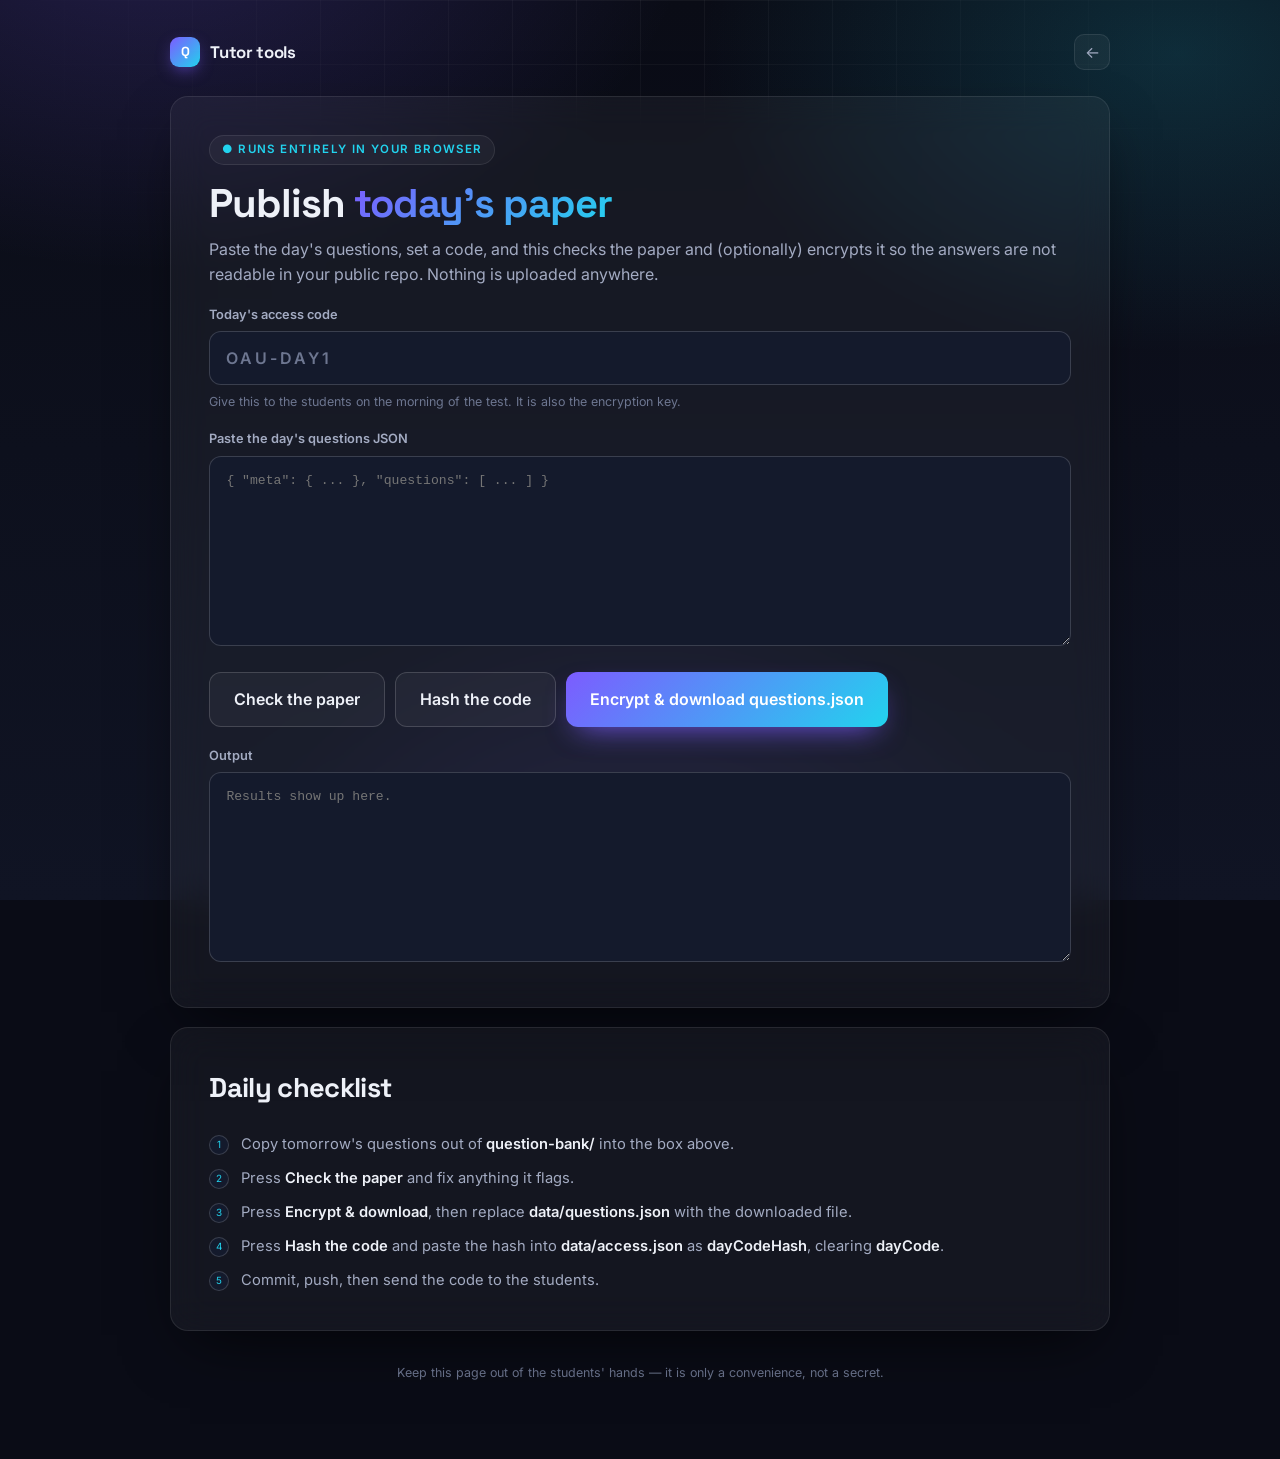
==== admin.html @ e41af0bb "QuickCBT: static daily CBT app Whitelisted-email + day-code gate, timed paper with instant per-optio" ====
<!doctype html>
<html lang="en" data-theme="dark">
<head>
<meta charset="utf-8">
<meta name="viewport" content="width=device-width, initial-scale=1">
<title>QuickCBT — Tutor tools</title>
<meta name="robots" content="noindex">
<link rel="preconnect" href="https://fonts.googleapis.com">
<link rel="preconnect" href="https://fonts.gstatic.com" crossorigin>
<link href="https://fonts.googleapis.com/css2?family=Inter:wght@400;500;600;700&family=Space+Grotesk:wght@500;600;700&display=swap" rel="stylesheet">
<link rel="stylesheet" href="assets/css/style.css">
<link rel="icon" href="data:image/svg+xml,<svg xmlns='http://www.w3.org/2000/svg' viewBox='0 0 100 100'><text y='.9em' font-size='90'>🛠️</text></svg>">
</head>
<body>
<div class="aurora"></div>

<main class="shell">
  <header class="topbar">
    <div class="logo"><span class="mark">Q</span><span>Tutor tools</span></div>
    <span class="spacer"></span>
    <a class="icon-btn" href="index.html" title="Back to the test" style="text-decoration:none">←</a>
  </header>

  <section class="card">
    <span class="eyebrow">● Runs entirely in your browser</span>
    <h1>Publish <span class="gradient-text">today's paper</span></h1>
    <p class="lede">Paste the day's questions, set a code, and this checks the paper and (optionally) encrypts it so the answers are not readable in your public repo. Nothing is uploaded anywhere.</p>

    <div class="field">
      <label for="code">Today's access code</label>
      <input id="code" class="code" type="text" placeholder="OAU-DAY1">
      <p class="hint">Give this to the students on the morning of the test. It is also the encryption key.</p>
    </div>

    <div class="field">
      <label for="src">Paste the day's questions JSON</label>
      <textarea id="src" class="box" spellcheck="false" placeholder='{ "meta": { ... }, "questions": [ ... ] }'></textarea>
    </div>

    <div class="row">
      <button class="btn ghost" id="checkBtn" type="button">Check the paper</button>
      <button class="btn ghost" id="hashBtn" type="button">Hash the code</button>
      <button class="btn" id="encBtn" type="button">Encrypt &amp; download questions.json</button>
    </div>

    <div class="field">
      <label for="out">Output</label>
      <textarea id="out" class="box" spellcheck="false" readonly placeholder="Results show up here."></textarea>
    </div>
  </section>

  <section class="card" style="margin-top:1.2rem">
    <h2>Daily checklist</h2>
    <ul class="rules">
      <li><span class="dot">1</span><span>Copy tomorrow's questions out of <b>question-bank/</b> into the box above.</span></li>
      <li><span class="dot">2</span><span>Press <b>Check the paper</b> and fix anything it flags.</span></li>
      <li><span class="dot">3</span><span>Press <b>Encrypt &amp; download</b>, then replace <b>data/questions.json</b> with the downloaded file.</span></li>
      <li><span class="dot">4</span><span>Press <b>Hash the code</b> and paste the hash into <b>data/access.json</b> as <b>dayCodeHash</b>, clearing <b>dayCode</b>.</span></li>
      <li><span class="dot">5</span><span>Commit, push, then send the code to the students.</span></li>
    </ul>
  </section>

  <p class="foot">Keep this page out of the students' hands — it is only a convenience, not a secret.</p>
</main>

<div class="toast" id="toast"></div>

<script>
(function () {
  "use strict";
  var $ = function (id) { return document.getElementById(id); };
  var out = $("out");

  var toastTimer;
  function toast(m) {
    var t = $("toast");
    t.textContent = m; t.classList.add("show");
    clearTimeout(toastTimer);
    toastTimer = setTimeout(function () { t.classList.remove("show"); }, 2600);
  }

  function code() { return $("code").value.trim().toUpperCase(); }

  function parseSrc() {
    var raw = $("src").value.trim();
    if (!raw) { out.value = "Paste the questions JSON first."; return null; }
    try { return JSON.parse(raw); }
    catch (e) { out.value = "This is not valid JSON.\n\n" + e.message; return null; }
  }

  function validate(paper) {
    var problems = [], ids = {};
    if (!paper.meta) problems.push('Missing "meta" block.');
    if (!paper.questions || !paper.questions.length) {
      problems.push('Missing or empty "questions" array.');
      return problems;
    }
    if (paper.meta && !paper.meta.durationMinutes) {
      problems.push('meta.durationMinutes is not set — the app will default to 15 minutes.');
    }
    paper.questions.forEach(function (q, i) {
      var at = "Question " + (i + 1) + ": ";
      if (!q.id) problems.push(at + 'no "id".');
      else if (ids[q.id]) problems.push(at + 'duplicate id "' + q.id + '".');
      else ids[q.id] = true;
      if (!q.text) problems.push(at + "no question text.");
      if (!q.options || q.options.length < 2) { problems.push(at + "fewer than 2 options."); return; }
      var optIds = q.options.map(function (o) { return o.id; });
      q.options.forEach(function (o, j) {
        if (!o.id) problems.push(at + "option " + (j + 1) + ' has no "id".');
        if (!o.text) problems.push(at + "option " + (o.id || j + 1) + " has no text.");
        if (o.id !== q.answer && !o.feedback) {
          problems.push(at + "option " + (o.id || j + 1) + " has no tailored feedback — the student will get a generic line.");
        }
      });
      if (!q.answer) problems.push(at + 'no "answer".');
      else if (optIds.indexOf(q.answer) === -1) problems.push(at + 'answer "' + q.answer + '" is not one of the option ids.');
      if (!q.explanation) problems.push(at + "no explanation for the correct answer.");
    });
    return problems;
  }

  $("checkBtn").addEventListener("click", function () {
    var paper = parseSrc();
    if (!paper) return;
    var problems = validate(paper);
    var subjects = {};
    (paper.questions || []).forEach(function (q) {
      var s = q.subject || "General";
      subjects[s] = (subjects[s] || 0) + 1;
    });
    var summary =
      "Questions: " + (paper.questions || []).length + "\n" +
      "Duration:  " + ((paper.meta && paper.meta.durationMinutes) || 15) + " min\n" +
      "Subjects:  " + Object.keys(subjects).map(function (s) { return s + " (" + subjects[s] + ")"; }).join(", ") + "\n\n";
    out.value = summary + (problems.length
      ? problems.length + " thing(s) to look at:\n\n- " + problems.join("\n- ")
      : "No problems found. This paper is ready to publish.");
  });

  $("hashBtn").addEventListener("click", function () {
    if (!code()) { out.value = "Enter the access code first."; return; }
    crypto.subtle.digest("SHA-256", new TextEncoder().encode(code())).then(function (buf) {
      var hex = "", v = new Uint8Array(buf);
      for (var i = 0; i < v.length; i++) hex += v[i].toString(16).padStart(2, "0");
      out.value =
        'Paste this into data/access.json:\n\n' +
        '  "dayCode": "",\n' +
        '  "dayCodeHash": "' + hex + '",\n\n' +
        'Then the plain code (' + code() + ') never appears in the repo.';
      toast("Hash ready");
    });
  });

  function b64(buf) {
    var bin = "", v = new Uint8Array(buf);
    for (var i = 0; i < v.length; i++) bin += String.fromCharCode(v[i]);
    return btoa(bin);
  }

  $("encBtn").addEventListener("click", function () {
    var paper = parseSrc();
    if (!paper) return;
    if (!code()) { out.value = "Enter the access code first — it is the encryption key."; return; }

    var problems = validate(paper);
    var blockers = problems.filter(function (p) { return p.indexOf("tailored feedback") === -1; });
    if (blockers.length) {
      out.value = "Fix these before publishing:\n\n- " + blockers.join("\n- ");
      return;
    }

    var salt = crypto.getRandomValues(new Uint8Array(16));
    var iv = crypto.getRandomValues(new Uint8Array(12));
    var enc = new TextEncoder();

    crypto.subtle.importKey("raw", enc.encode(code()), "PBKDF2", false, ["deriveKey"])
      .then(function (base) {
        return crypto.subtle.deriveKey(
          { name: "PBKDF2", salt: salt, iterations: 120000, hash: "SHA-256" },
          base, { name: "AES-GCM", length: 256 }, false, ["encrypt"]
        );
      })
      .then(function (key) {
        return crypto.subtle.encrypt({ name: "AES-GCM", iv: iv }, key, enc.encode(JSON.stringify(paper)));
      })
      .then(function (cipher) {
        var payload = {
          v: 1, enc: "aes-gcm",
          salt: b64(salt), iv: b64(iv), data: b64(cipher)
        };
        var blob = new Blob([JSON.stringify(payload)], { type: "application/json" });
        var a = document.createElement("a");
        a.href = URL.createObjectURL(blob);
        a.download = "questions.json";
        document.body.appendChild(a);
        a.click();
        document.body.removeChild(a);
        setTimeout(function () { URL.revokeObjectURL(a.href); }, 1000);
        out.value =
          "Encrypted. questions.json has been downloaded — move it into data/ replacing the old one.\n\n" +
          (problems.length ? "Warnings you chose to ship with:\n- " + problems.join("\n- ") : "");
        toast("questions.json downloaded");
      })
      .catch(function (e) { out.value = "Encryption failed: " + e.message; });
  });
})();
</script>
</body>
</html>
---- assets/css/style.css ----
/* ============================================================
   QuickCBT - design system
   Dark-first, glass panels, one accent gradient.
============================================================ */

:root {
  --bg:            #0a0c16;
  --bg-2:          #101424;
  --panel:         rgba(255, 255, 255, 0.045);
  --panel-solid:   #141a2c;
  --border:        rgba(255, 255, 255, 0.09);
  --border-strong: rgba(255, 255, 255, 0.16);

  --text:          #eef1f8;
  --text-dim:      #a3abc2;
  --text-faint:    #6d7690;

  --brand:         #7c5cff;
  --brand-2:       #22d3ee;
  --grad:          linear-gradient(135deg, #7c5cff 0%, #22d3ee 100%);

  --ok:            #34d399;
  --ok-bg:         rgba(52, 211, 153, 0.12);
  --bad:           #fb7185;
  --bad-bg:        rgba(251, 113, 133, 0.12);
  --warn:          #fbbf24;

  --radius:        18px;
  --radius-sm:     12px;
  --shadow:        0 24px 60px -20px rgba(0, 0, 0, 0.7);
  --ring:          0 0 0 3px rgba(124, 92, 255, 0.35);

  --font:          "Inter", system-ui, -apple-system, "Segoe UI", Roboto, sans-serif;
  --font-display:  "Space Grotesk", var(--font);
}

[data-theme="light"] {
  --bg:            #f4f5fb;
  --bg-2:          #e9ebf6;
  --panel:         rgba(255, 255, 255, 0.75);
  --panel-solid:   #ffffff;
  --border:        rgba(16, 20, 36, 0.10);
  --border-strong: rgba(16, 20, 36, 0.18);

  --text:          #131728;
  --text-dim:      #4d5570;
  --text-faint:    #7b839c;

  --ok:            #0f9d6e;
  --ok-bg:         rgba(15, 157, 110, 0.10);
  --bad:           #d93b56;
  --bad-bg:        rgba(217, 59, 86, 0.10);

  --shadow:        0 20px 50px -24px rgba(20, 25, 60, 0.35);
}

* { box-sizing: border-box; }

html, body { height: 100%; }

body {
  margin: 0;
  font-family: var(--font);
  color: var(--text);
  background: var(--bg);
  -webkit-font-smoothing: antialiased;
  line-height: 1.55;
  overflow-x: hidden;
}

/* Ambient background ------------------------------------------------ */
.aurora {
  position: fixed;
  inset: 0;
  z-index: -1;
  overflow: hidden;
  background:
    radial-gradient(900px 600px at 12% -10%, rgba(124, 92, 255, 0.22), transparent 60%),
    radial-gradient(800px 500px at 92% 6%,  rgba(34, 211, 238, 0.16), transparent 60%),
    radial-gradient(700px 700px at 50% 110%, rgba(124, 92, 255, 0.12), transparent 60%),
    linear-gradient(180deg, var(--bg) 0%, var(--bg-2) 100%);
}
.aurora::after {
  content: "";
  position: absolute;
  inset: 0;
  background-image:
    linear-gradient(var(--border) 1px, transparent 1px),
    linear-gradient(90deg, var(--border) 1px, transparent 1px);
  background-size: 64px 64px;
  -webkit-mask-image: radial-gradient(70% 60% at 50% 0%, #000 0%, transparent 75%);
  mask-image: radial-gradient(70% 60% at 50% 0%, #000 0%, transparent 75%);
  opacity: 0.5;
}

/* Layout ------------------------------------------------------------ */
.shell {
  width: min(940px, calc(100vw - 2rem));
  margin: 0 auto;
  padding: 1.25rem 0 4rem;
}

.topbar {
  display: flex;
  align-items: center;
  gap: 0.9rem;
  padding: 0.9rem 0 1.6rem;
}

.logo {
  display: flex;
  align-items: center;
  gap: 0.65rem;
  font-family: var(--font-display);
  font-weight: 700;
  letter-spacing: -0.02em;
  font-size: 1.05rem;
}
.logo .mark {
  width: 30px; height: 30px;
  border-radius: 9px;
  background: var(--grad);
  display: grid; place-items: center;
  color: #fff; font-size: 0.82rem; font-weight: 700;
  box-shadow: 0 6px 18px -6px rgba(124, 92, 255, 0.9);
}
.spacer { flex: 1; }

.icon-btn {
  width: 36px; height: 36px;
  border-radius: 10px;
  border: 1px solid var(--border);
  background: var(--panel);
  color: var(--text-dim);
  cursor: pointer;
  display: grid; place-items: center;
  font-size: 1rem;
  transition: 0.18s;
}
.icon-btn:hover { color: var(--text); border-color: var(--border-strong); }

/* Cards ------------------------------------------------------------- */
.card {
  background: var(--panel);
  border: 1px solid var(--border);
  border-radius: var(--radius);
  backdrop-filter: blur(18px);
  -webkit-backdrop-filter: blur(18px);
  box-shadow: var(--shadow);
  padding: clamp(1.4rem, 4vw, 2.4rem);
}

.screen { display: none; animation: rise 0.4s cubic-bezier(0.2, 0.8, 0.25, 1); }
.screen.active { display: block; }

@keyframes rise {
  from { opacity: 0; transform: translateY(14px); }
  to   { opacity: 1; transform: none; }
}

/* Typography -------------------------------------------------------- */
h1, h2, h3 { font-family: var(--font-display); letter-spacing: -0.025em; margin: 0; }
h1 { font-size: clamp(1.75rem, 5vw, 2.5rem); line-height: 1.15; }
h2 { font-size: clamp(1.3rem, 3.5vw, 1.7rem); }
.lede { color: var(--text-dim); margin: 0.6rem 0 0; }
.eyebrow {
  display: inline-flex; align-items: center; gap: 0.45rem;
  font-size: 0.72rem; font-weight: 600; letter-spacing: 0.12em;
  text-transform: uppercase; color: var(--brand-2);
  border: 1px solid var(--border); background: var(--panel);
  padding: 0.32rem 0.7rem; border-radius: 999px; margin-bottom: 1rem;
}
.gradient-text {
  background: var(--grad);
  -webkit-background-clip: text; background-clip: text; color: transparent;
}

/* Forms ------------------------------------------------------------- */
.field { margin-top: 1.15rem; }
.field label {
  display: block; font-size: 0.8rem; font-weight: 600;
  color: var(--text-dim); margin-bottom: 0.4rem;
}
.field input {
  width: 100%;
  padding: 0.85rem 1rem;
  font: inherit;
  color: var(--text);
  background: var(--panel-solid);
  border: 1px solid var(--border-strong);
  border-radius: var(--radius-sm);
  outline: none;
  transition: 0.18s;
}
.field input::placeholder { color: var(--text-faint); }
.field input:focus { border-color: var(--brand); box-shadow: var(--ring); }
.field input.code { letter-spacing: 0.18em; text-transform: uppercase; font-weight: 600; }
.hint { font-size: 0.78rem; color: var(--text-faint); margin-top: 0.4rem; }

.btn {
  display: inline-flex; align-items: center; justify-content: center; gap: 0.5rem;
  padding: 0.9rem 1.5rem;
  font: inherit; font-weight: 600;
  border: 0; border-radius: var(--radius-sm);
  background: var(--grad); color: #fff;
  cursor: pointer;
  transition: 0.18s;
  box-shadow: 0 12px 30px -12px rgba(124, 92, 255, 0.9);
}
.btn:hover:not(:disabled) { transform: translateY(-1px); filter: brightness(1.08); }
.btn:disabled { opacity: 0.5; cursor: not-allowed; box-shadow: none; }
.btn.block { width: 100%; margin-top: 1.5rem; }
.btn.ghost {
  background: var(--panel); color: var(--text);
  border: 1px solid var(--border-strong); box-shadow: none;
}

.alert {
  margin-top: 1.1rem;
  padding: 0.8rem 1rem;
  border-radius: var(--radius-sm);
  font-size: 0.88rem;
  background: var(--bad-bg);
  border: 1px solid var(--bad);
  color: var(--bad);
  display: none;
}
.alert.show { display: block; }

/* Brief screen ------------------------------------------------------ */
.rules { list-style: none; padding: 0; margin: 1.5rem 0 0; display: grid; gap: 0.7rem; }
.rules li {
  display: flex; gap: 0.75rem; align-items: flex-start;
  font-size: 0.92rem; color: var(--text-dim);
}
.rules li b { color: var(--text); font-weight: 600; }
.rules .dot {
  flex: none; width: 20px; height: 20px; margin-top: 2px;
  border-radius: 50%; background: var(--panel-solid);
  border: 1px solid var(--border-strong);
  display: grid; place-items: center;
  font-size: 0.62rem; color: var(--brand-2);
}

.stat-row {
  display: grid; grid-template-columns: repeat(3, 1fr);
  gap: 0.75rem; margin-top: 1.6rem;
}
.stat {
  background: var(--panel-solid);
  border: 1px solid var(--border);
  border-radius: var(--radius-sm);
  padding: 0.9rem 1rem;
}
.stat .k { font-size: 0.72rem; color: var(--text-faint); text-transform: uppercase; letter-spacing: 0.08em; }
.stat .v { font-family: var(--font-display); font-size: 1.4rem; font-weight: 700; margin-top: 0.15rem; }

/* Test header ------------------------------------------------------- */
.exam-head {
  display: flex; align-items: center; gap: 1rem;
  flex-wrap: wrap;
  padding-bottom: 1.1rem;
  border-bottom: 1px solid var(--border);
  margin-bottom: 1.5rem;
}
.qcount { font-family: var(--font-display); font-weight: 700; font-size: 1.05rem; }
.qcount span { color: var(--text-faint); font-weight: 500; }
.chip {
  font-size: 0.74rem; font-weight: 600; color: var(--brand-2);
  background: rgba(34, 211, 238, 0.1);
  border: 1px solid rgba(34, 211, 238, 0.3);
  padding: 0.25rem 0.6rem; border-radius: 999px;
}
.timer {
  font-family: var(--font-display); font-weight: 700;
  font-variant-numeric: tabular-nums;
  font-size: 1.15rem;
  padding: 0.4rem 0.85rem;
  border-radius: 999px;
  background: var(--panel-solid);
  border: 1px solid var(--border-strong);
}
.timer.warn { color: var(--warn); border-color: var(--warn); }
.timer.danger {
  color: var(--bad); border-color: var(--bad);
  animation: pulse 1s infinite;
}
@keyframes pulse { 50% { opacity: 0.45; } }

.progress {
  height: 5px; width: 100%;
  background: var(--panel-solid);
  border-radius: 999px; overflow: hidden;
  margin-top: 0.9rem;
  flex-basis: 100%;
}
.progress > i {
  display: block; height: 100%; width: 0;
  background: var(--grad);
  border-radius: 999px;
  transition: width 0.35s cubic-bezier(0.2, 0.8, 0.25, 1);
}

/* Question ---------------------------------------------------------- */
.qtext {
  font-family: var(--font-display);
  font-size: clamp(1.1rem, 2.6vw, 1.35rem);
  font-weight: 600; line-height: 1.45;
  margin-bottom: 1.35rem;
  white-space: pre-wrap;
}

.options { display: grid; gap: 0.65rem; }

.opt {
  display: flex; align-items: flex-start; gap: 0.85rem;
  width: 100%; text-align: left;
  padding: 0.95rem 1.1rem;
  font: inherit; color: var(--text);
  background: var(--panel-solid);
  border: 1px solid var(--border-strong);
  border-radius: var(--radius-sm);
  cursor: pointer;
  transition: 0.16s;
}
.opt:hover:not(:disabled) { border-color: var(--brand); transform: translateX(3px); }
.opt:disabled { cursor: default; }
.opt .key {
  flex: none;
  width: 27px; height: 27px;
  border-radius: 8px;
  display: grid; place-items: center;
  font-size: 0.8rem; font-weight: 700;
  background: var(--panel);
  border: 1px solid var(--border-strong);
  color: var(--text-dim);
}
.opt .body { flex: 1; padding-top: 1px; }
.opt .tag { flex: none; font-size: 1rem; opacity: 0; transition: 0.2s; }

.opt.correct { border-color: var(--ok); background: var(--ok-bg); }
.opt.correct .key { background: var(--ok); border-color: var(--ok); color: #04120c; }
.opt.correct .tag { opacity: 1; }
.opt.wrong { border-color: var(--bad); background: var(--bad-bg); }
.opt.wrong .key { background: var(--bad); border-color: var(--bad); color: #1a0409; }
.opt.wrong .tag { opacity: 1; }
.opt.muted { opacity: 0.45; }

/* Feedback ---------------------------------------------------------- */
.feedback { margin-top: 1.3rem; display: none; }
.feedback.show { display: block; animation: rise 0.35s ease; }

.verdict {
  display: flex; align-items: center; gap: 0.6rem;
  font-family: var(--font-display); font-weight: 700; font-size: 1.05rem;
  margin-bottom: 0.85rem;
}
.verdict.right { color: var(--ok); }
.verdict.wrong { color: var(--bad); }

.note {
  border-radius: var(--radius-sm);
  padding: 0.9rem 1.1rem;
  font-size: 0.92rem;
  border: 1px solid var(--border);
  background: var(--panel-solid);
  margin-bottom: 0.65rem;
  white-space: pre-wrap;
}
.note h4 {
  margin: 0 0 0.35rem;
  font-size: 0.72rem; font-weight: 700;
  letter-spacing: 0.1em; text-transform: uppercase;
  color: var(--text-faint);
}
.note.bad { border-color: rgba(251, 113, 133, 0.35); background: var(--bad-bg); }
.note.bad h4 { color: var(--bad); }
.note.good { border-color: rgba(52, 211, 153, 0.3); background: var(--ok-bg); }
.note.good h4 { color: var(--ok); }

.exam-foot { margin-top: 1.5rem; display: flex; justify-content: flex-end; }

/* Result ------------------------------------------------------------ */
.score-wrap {
  display: flex; align-items: center; gap: clamp(1rem, 4vw, 2.5rem);
  flex-wrap: wrap;
}
.ring { position: relative; flex: none; width: 148px; height: 148px; }
.ring svg { transform: rotate(-90deg); width: 100%; height: 100%; }
.ring .track { fill: none; stroke: var(--panel-solid); stroke-width: 12; }
.ring .bar {
  fill: none; stroke: url(#scoreGrad); stroke-width: 12; stroke-linecap: round;
  transition: stroke-dashoffset 1.1s cubic-bezier(0.2, 0.8, 0.25, 1);
}
.ring .mid {
  position: absolute; inset: 0;
  display: grid; place-content: center; text-align: center;
}
.ring .pct { font-family: var(--font-display); font-size: 2rem; font-weight: 700; line-height: 1; }
.ring .lbl { font-size: 0.7rem; color: var(--text-faint); text-transform: uppercase; letter-spacing: 0.1em; }

.breakdown { margin-top: 2rem; }
.subj {
  display: flex; align-items: center; gap: 0.85rem;
  padding: 0.7rem 0;
  border-bottom: 1px solid var(--border);
  font-size: 0.9rem;
}
.subj .name { flex: 1; font-weight: 600; }
.subj .bar { flex: none; width: 110px; height: 6px; background: var(--panel-solid); border-radius: 999px; overflow: hidden; }
.subj .bar > i { display: block; height: 100%; background: var(--grad); }
.subj .num { flex: none; width: 52px; text-align: right; color: var(--text-dim); font-variant-numeric: tabular-nums; }

.review { margin-top: 2rem; display: grid; gap: 0.6rem; }
.rev {
  border: 1px solid var(--border);
  border-left: 3px solid var(--ok);
  border-radius: var(--radius-sm);
  background: var(--panel-solid);
  overflow: hidden;
}
.rev.miss { border-left-color: var(--bad); }
.rev summary {
  cursor: pointer; list-style: none;
  padding: 0.8rem 1rem;
  display: flex; align-items: center; gap: 0.7rem;
  font-size: 0.9rem;
}
.rev summary::-webkit-details-marker { display: none; }
.rev summary .n { color: var(--text-faint); font-variant-numeric: tabular-nums; flex: none; }
.rev summary .t { flex: 1; overflow: hidden; text-overflow: ellipsis; white-space: nowrap; }
.rev .inner { padding: 0 1rem 1rem; font-size: 0.9rem; color: var(--text-dim); }
.rev .inner p { margin: 0.5rem 0; white-space: pre-wrap; }
.rev .inner b { color: var(--text); }

/* Locked ------------------------------------------------------------ */
.center { text-align: center; }
.big-emoji { font-size: 3rem; line-height: 1; margin-bottom: 0.75rem; }

.toast {
  position: fixed; left: 50%; bottom: 26px;
  transform: translate(-50%, 20px);
  background: var(--panel-solid);
  border: 1px solid var(--border-strong);
  color: var(--text);
  padding: 0.7rem 1.1rem; border-radius: 999px;
  font-size: 0.85rem; box-shadow: var(--shadow);
  opacity: 0; pointer-events: none; transition: 0.25s;
  z-index: 50;
}
.toast.show { opacity: 1; transform: translate(-50%, 0); }

.foot {
  text-align: center; margin-top: 2rem;
  font-size: 0.78rem; color: var(--text-faint);
}

/* Admin page -------------------------------------------------------- */
textarea.box {
  width: 100%; min-height: 190px;
  padding: 0.9rem 1rem;
  font-family: ui-monospace, SFMono-Regular, Menlo, Consolas, monospace;
  font-size: 0.82rem; line-height: 1.5;
  color: var(--text);
  background: var(--panel-solid);
  border: 1px solid var(--border-strong);
  border-radius: var(--radius-sm);
  outline: none; resize: vertical;
}
textarea.box:focus { border-color: var(--brand); box-shadow: var(--ring); }
.row { display: flex; gap: 0.6rem; flex-wrap: wrap; margin-top: 1.2rem; }

@media (max-width: 560px) {
  .stat-row { grid-template-columns: 1fr; }
  .exam-head { gap: 0.6rem; }
  .subj .bar { display: none; }
}

/* Print / Save-as-PDF ----------------------------------------------- */
@media print {
  .aurora, .topbar, .toast, .row, .foot { display: none !important; }
  body { background: #fff; color: #000; }
  .card {
    background: #fff; border: 0; box-shadow: none;
    backdrop-filter: none; -webkit-backdrop-filter: none; padding: 0;
  }
  .rev { break-inside: avoid; }
  .rev .inner { display: block !important; }
  details > summary { list-style: none; }
  details:not([open]) > .inner { display: block !important; }
  .shell { width: 100%; }
}
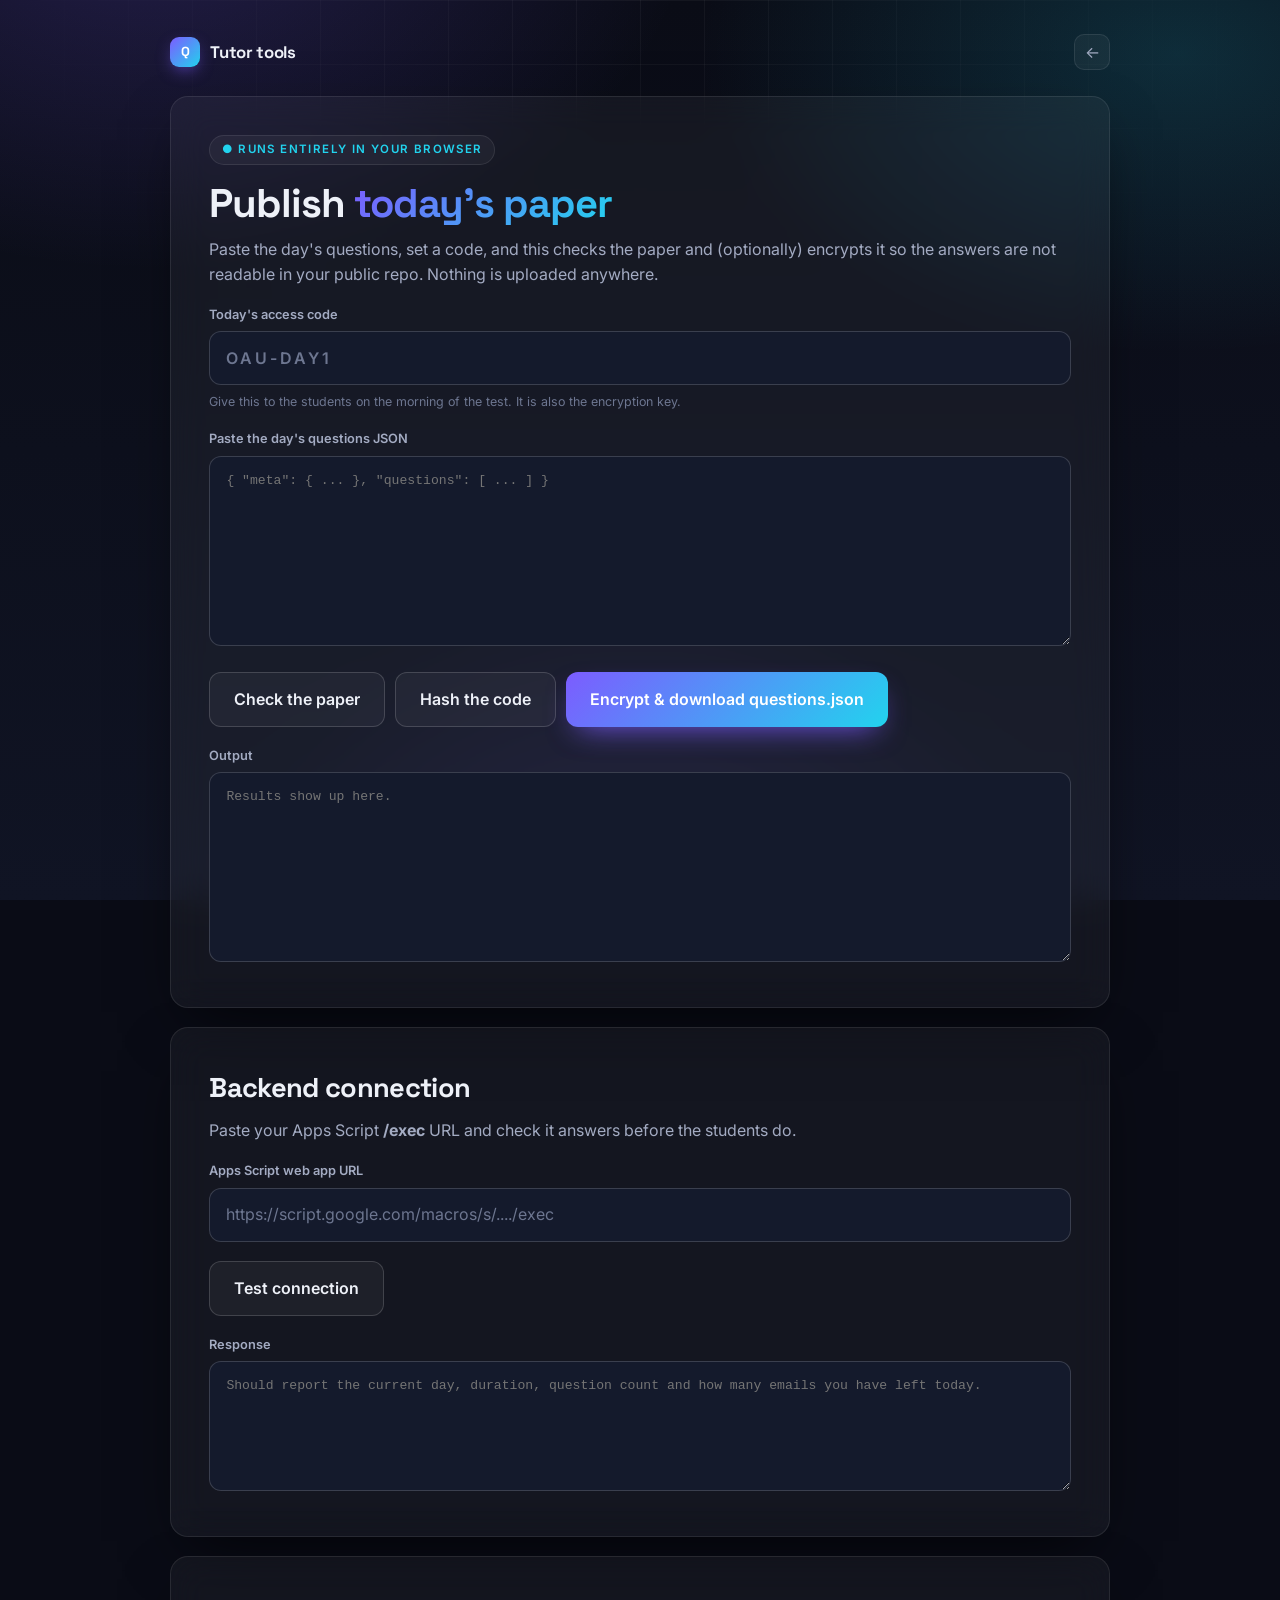
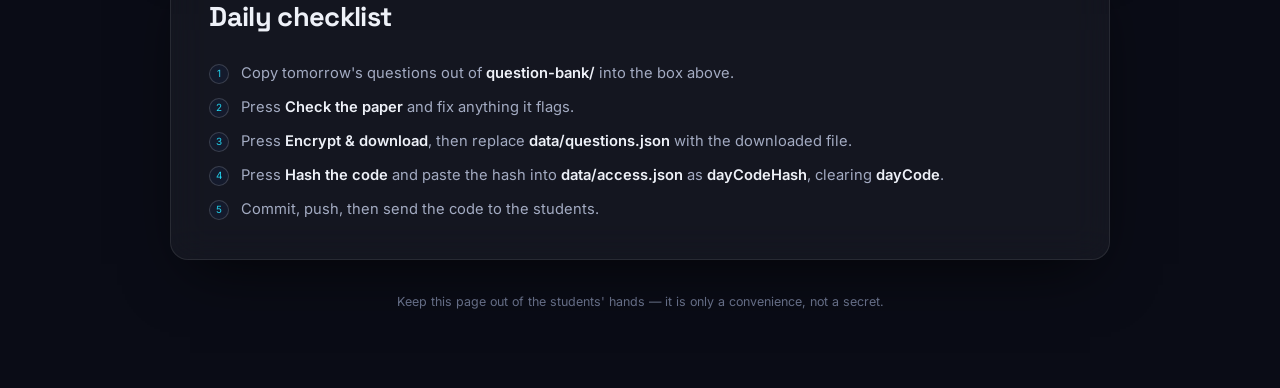
==== commit f141ad33: "Add one-time-code backend on Google Apps Script Students request a code on the page; it is emailed f" ====
--- a/admin.html
+++ b/admin.html
@@ -46,6 +46,23 @@
     <div class="field">
       <label for="out">Output</label>
       <textarea id="out" class="box" spellcheck="false" readonly placeholder="Results show up here."></textarea>
+    </div>
+  </section>
+
+  <section class="card" style="margin-top:1.2rem">
+    <h2>Backend connection</h2>
+    <p class="lede">Paste your Apps Script <b>/exec</b> URL and check it answers before the students do.</p>
+    <div class="field">
+      <label for="apiUrl">Apps Script web app URL</label>
+      <input id="apiUrl" type="text" placeholder="https://script.google.com/macros/s/..../exec">
+    </div>
+    <div class="row">
+      <button class="btn ghost" id="pingBtn" type="button">Test connection</button>
+    </div>
+    <div class="field">
+      <label for="pingOut">Response</label>
+      <textarea id="pingOut" class="box" style="min-height:130px" readonly
+        placeholder="Should report the current day, duration, question count and how many emails you have left today."></textarea>
     </div>
   </section>
 
@@ -204,6 +221,45 @@
       })
       .catch(function (e) { out.value = "Encryption failed: " + e.message; });
   });
+
+  /* ---- backend ping ---- */
+  $("pingBtn").addEventListener("click", function () {
+    var url = $("apiUrl").value.trim();
+    var box = $("pingOut");
+    if (!/^https:\/\/script\.google\.com\/.*\/exec$/.test(url)) {
+      box.value = 'That does not look like a deployed web app URL.\nIt must be the one ending in /exec, not /dev.';
+      return;
+    }
+    box.value = "Calling…";
+    fetch(url, {
+      method: "POST",
+      headers: { "Content-Type": "text/plain;charset=utf-8" },
+      body: JSON.stringify({ action: "ping" })
+    })
+      .then(function (r) { return r.json(); })
+      .then(function (d) {
+        box.value = !d.ok
+          ? "The script answered but reported: " + JSON.stringify(d, null, 2)
+          : "Connected.\n\n" +
+            "Day:             " + d.day + "\n" +
+            "Title:           " + d.title + "\n" +
+            "Duration:        " + d.durationMinutes + " min\n" +
+            "Question count:  " + d.questionCount + (d.questionCount ? "" : "   <-- set this in the Settings tab") + "\n" +
+            "Paper encrypted: " + (d.paperEncrypted ? "yes" : "no") + "\n" +
+            "Requests open:   " + (d.requestsOpen ? "yes" : "no") + "\n" +
+            "Approval:        " + (d.autoApprove ? "automatic" : "manual - use the QuickCBT menu in the sheet") + "\n" +
+            "Emails left:     " + d.mailQuotaLeft + " today\n\n" +
+            'Paste this URL into data/access.json as "apiUrl".';
+      })
+      .catch(function (e) {
+        box.value =
+          "Could not reach it: " + e.message + "\n\n" +
+          "Almost always one of these:\n" +
+          "  1. Deployment access is not set to \"Anyone\" (\"Anyone with a Google account\" will not work).\n" +
+          "  2. You edited Code.gs but did not Deploy > Manage deployments > New version.\n" +
+          "  3. The URL is the /dev one instead of /exec.";
+      });
+  });
 })();
 </script>
 </body>
--- a/assets/css/style.css
+++ b/assets/css/style.css
@@ -226,6 +226,12 @@
   display: none;
 }
 .alert.show { display: block; }
+.alert.good {
+  background: var(--ok-bg);
+  border-color: var(--ok);
+  color: var(--ok);
+}
+
 
 /* Brief screen ------------------------------------------------------ */
 .rules { list-style: none; padding: 0; margin: 1.5rem 0 0; display: grid; gap: 0.7rem; }
